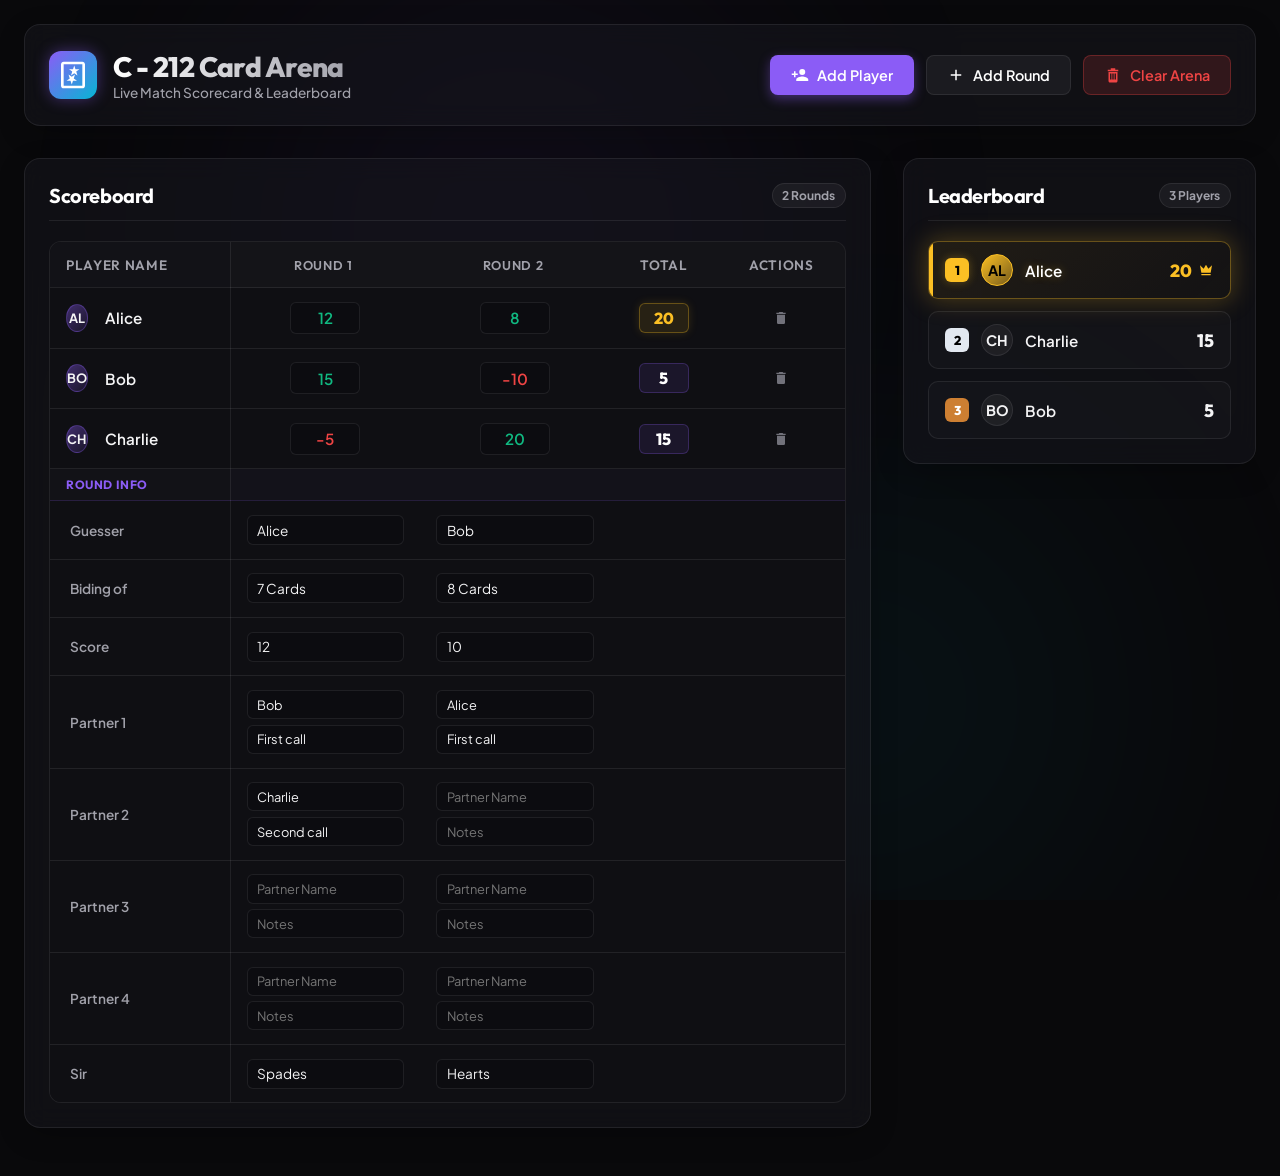
==== Patta 67/index.html @ 75235ab8 "Added Patta 67" ====
<!DOCTYPE html>
<html lang="en">
<head>
  <meta charset="UTF-8">
  <meta name="viewport" content="width=device-width, initial-scale=1.0">
  <title>C - 212 Card Arena - Live Scorecard</title>
  <meta name="description" content="A premium, responsive live scorecard and leaderboard for your card game arena. Auto-calculating, mobile-friendly, and persisted locally.">
  
  <!-- SEO & Theme Icons -->
  <link rel="icon" type="image/svg+xml" href="data:image/svg+xml,<svg xmlns=%22http://www.w3.org/2000/svg%22 viewBox=%220 0 100 100%22><text y=%22.9em%22 font-size=%2290%22>🎴</text></svg>">

  <!-- Google Fonts -->
  <link rel="preconnect" href="https://fonts.googleapis.com">
  <link rel="preconnect" href="https://fonts.gstatic.com" crossorigin>
  <link href="https://fonts.googleapis.com/css2?family=Outfit:wght@300;400;500;600;700;800&family=Plus+Jakarta+Sans:wght@300;400;500;600;700&display=swap" rel="stylesheet">
  
  <!-- CSS Stylesheet -->
  <link rel="stylesheet" href="styles.css">
</head>
<body>
  <div class="arena-background-glows">
    <div class="glow glow-1"></div>
    <div class="glow glow-2"></div>
  </div>

  <div class="arena-app">
    <!-- Header -->
    <header class="arena-header">
      <div class="header-logo-container">
        <div class="card-logo-icon">
          <svg viewBox="0 0 24 24" width="32" height="32" fill="currentColor">
            <path d="M19,2H5C3.89,2 3,2.89 3,4V20C3,21.11 3.89,22 5,22H19C20.11,22 21,21.11 21,20V4C21,2.89 20.11,2 19,2M19,20H5V4H19V20M12.92,10.68L15.35,12.35L14.42,9.45L16.85,7.77H13.85L12.92,4.86L12,7.77H9L11.42,9.45L10.5,12.35L12.92,10.68M11.08,13.32L8.65,11.65L9.58,14.55L7.15,16.23H10.15L11.08,19.14L12,16.23H15L12.58,14.55L13.5,11.65L11.08,13.32Z" />
          </svg>
        </div>
        <div class="header-title-wrapper">
          <h1 id="app-title" class="arena-title">C - 212 Card Arena</h1>
          <p class="arena-subtitle">Live Match Scorecard & Leaderboard</p>
        </div>
      </div>

      <div class="header-controls">
        <button id="btn-add-player" class="btn btn-primary" title="Add a new player to the game">
          <svg viewBox="0 0 24 24" width="18" height="18" fill="currentColor">
            <path d="M15,14C12.33,14 7,15.33 7,18V20H23V18C23,15.33 17.67,14 15,14M6,10V7H4V10H1V12H4V15H6V12H9V10M15,12A4,4 0 0,0 19,8A4,4 0 0,0 15,4A4,4 0 0,0 11,8A4,4 0 0,0 15,12Z"/>
          </svg>
          Add Player
        </button>
        <button id="btn-add-round" class="btn btn-secondary" title="Add a new round to the scoreboard">
          <svg viewBox="0 0 24 24" width="18" height="18" fill="currentColor">
            <path d="M19,13H13V19H11V13H5V11H11V5H13V11H19V13Z" />
          </svg>
          Add Round
        </button>
        <button id="btn-clear-scorecard" class="btn btn-danger" title="Clear all scorecard data">
          <svg viewBox="0 0 24 24" width="18" height="18" fill="currentColor">
            <path d="M9,3H15V5H19V7H5V5H9V3M6,8H18V20C18,21.1 17.1,22 16,22H8C6.9,22 6,21.1 6,20V8M8,10V18H10V10H8M11,10V18H13V10H11M14,10V18H16V10H14Z" />
          </svg>
          Clear Arena
        </button>
      </div>
    </header>

    <!-- Main Content Area -->
    <main class="arena-main">
      
      <!-- Scorecard Panel -->
      <section class="panel-section scorecard-panel" aria-labelledby="scorecard-heading">
        <div class="panel-header">
          <h2 id="scorecard-heading" class="panel-title">Scoreboard</h2>
          <span id="rounds-badge" class="badge">0 Rounds</span>
        </div>
        
        <div class="table-outer-wrapper">
          <div class="table-inner-container">
            <table id="scorecard-table" class="scorecard-table">
              <thead>
                <!-- Will be dynamically populated -->
                <tr id="table-header-row"></tr>
              </thead>
              <tbody id="table-body">
                <!-- Will be dynamically populated -->
              </tbody>
            </table>
            
            <!-- Empty State -->
            <div id="scorecard-empty-state" class="empty-state hidden">
              <div class="empty-icon">🃏</div>
              <h3>The Arena is Empty</h3>
              <p>Add some players and a round to start tracking scores!</p>
              <div class="empty-actions">
                <button id="btn-empty-add-player" class="btn btn-primary">Add First Player</button>
              </div>
            </div>
          </div>
        </div>
      </section>

      <!-- Leaderboard Panel -->
      <section class="panel-section leaderboard-panel" aria-labelledby="leaderboard-heading">
        <div class="panel-header">
          <h2 id="leaderboard-heading" class="panel-title">Leaderboard</h2>
          <span id="players-badge" class="badge">0 Players</span>
        </div>

        <div class="leaderboard-container">
          <ol id="leaderboard-list" class="leaderboard-list">
            <!-- Will be dynamically populated -->
          </ol>
          
          <!-- Empty State -->
          <div id="leaderboard-empty-state" class="empty-state-simple hidden">
            <p>No players in the game.</p>
          </div>
        </div>
      </section>

    </main>
  </div>

  <!-- Custom Confirmation Dialog (Modal) -->
  <div id="clear-confirm-modal" class="modal-overlay hidden" aria-hidden="true" role="dialog" aria-labelledby="modal-title">
    <div class="modal-content glass-card">
      <div class="modal-icon warning-icon">
        <svg viewBox="0 0 24 24" width="48" height="48" fill="currentColor">
          <path d="M12,2L1,21H23L12,2M12,6L19.8,19H4.2L12,6M11,10V14H13V10H11M11,16V18H13V16H11Z" />
        </svg>
      </div>
      <h3 id="modal-title">Reset the Arena?</h3>
      <p>This will permanently clear all players, rounds, and scores. This action cannot be undone.</p>
      <div class="modal-buttons">
        <button id="modal-btn-cancel" class="btn btn-secondary">Cancel</button>
        <button id="modal-btn-confirm" class="btn btn-danger">Yes, Reset</button>
      </div>
    </div>
  </div>

  <!-- Add Player Modal -->
  <div id="add-player-modal" class="modal-overlay hidden" aria-hidden="true" role="dialog" aria-labelledby="player-modal-title">
    <div class="modal-content glass-card">
      <h3 id="player-modal-title">Add New Player</h3>
      <form id="add-player-form" onsubmit="return false;">
        <div class="form-group">
          <label for="new-player-name">Player Name</label>
          <input type="text" id="new-player-name" placeholder="Enter player name..." autocomplete="off" maxlength="20" required>
        </div>
        <div class="modal-buttons">
          <button type="button" id="player-modal-btn-cancel" class="btn btn-secondary">Cancel</button>
          <button type="submit" id="player-modal-btn-submit" class="btn btn-primary">Add Player</button>
        </div>
      </form>
    </div>
  </div>

  <!-- JavaScript File -->
  <script src="app.js"></script>
</body>
</html>
---- Patta 67/styles.css ----
/* ==========================================================================
   C - 212 CARD ARENA - DESIGN SYSTEM & STYLESHEET
   ========================================================================== */

/* --- Design Tokens / Variables --- */
:root {
  /* Font Families */
  --font-display: 'Outfit', sans-serif;
  --font-body: 'Plus Jakarta Sans', sans-serif;

  /* Color Palette */
  --bg-darker: #09090b;
  --bg-dark: #0f0f13;
  --bg-card: rgba(22, 22, 30, 0.55);
  --bg-card-hover: rgba(30, 30, 42, 0.75);
  --bg-input: rgba(10, 10, 15, 0.6);
  --border-color: rgba(255, 255, 255, 0.08);
  --border-color-focus: rgba(139, 92, 246, 0.5); /* Violet */
  
  /* Accent Colors */
  --color-primary: #8b5cf6;       /* Royal Violet */
  --color-primary-glow: rgba(139, 92, 246, 0.4);
  --color-secondary: #06b6d4;     /* Electric Cyan */
  --color-secondary-glow: rgba(6, 182, 212, 0.4);
  --color-gold: #fbbf24;          /* Cyber Gold */
  --color-gold-glow: rgba(251, 191, 36, 0.35);
  --color-success: #10b981;       /* Emerald */
  --color-danger: #ef4444;        /* Crimson */
  --color-danger-glow: rgba(239, 68, 68, 0.35);
  
  /* Text Colors */
  --text-primary: #f4f4f5;
  --text-secondary: #a1a1aa;
  --text-muted: #71717a;
  
  /* Elevation & Shadows */
  --shadow-sm: 0 2px 8px -1px rgba(0, 0, 0, 0.2);
  --shadow-md: 0 8px 30px -4px rgba(0, 0, 0, 0.3);
  --shadow-lg: 0 16px 40px -6px rgba(0, 0, 0, 0.4);
  --shadow-glow-purple: 0 0 20px 0px rgba(139, 92, 246, 0.25);
  --shadow-glow-gold: 0 0 25px 2px rgba(251, 191, 36, 0.25);

  /* Animation Speeds */
  --transition-fast: 0.15s cubic-bezier(0.16, 1, 0.3, 1);
  --transition-normal: 0.25s cubic-bezier(0.16, 1, 0.3, 1);
  --transition-slow: 0.4s cubic-bezier(0.16, 1, 0.3, 1);
}

/* --- Base & Reset Styles --- */
*, *::before, *::after {
  box-sizing: border-box;
  margin: 0;
  padding: 0;
}

html {
  font-size: 16px;
  scroll-behavior: smooth;
  background-color: var(--bg-darker);
  color: var(--text-primary);
  font-family: var(--font-body);
  -webkit-font-smoothing: antialiased;
  -moz-osx-font-smoothing: grayscale;
}

body {
  min-height: 100vh;
  overflow-x: hidden;
  position: relative;
}

/* --- Background Ambient Glows --- */
.arena-background-glows {
  position: fixed;
  top: 0;
  left: 0;
  width: 100%;
  height: 100%;
  z-index: -1;
  overflow: hidden;
  pointer-events: none;
}

.glow {
  position: absolute;
  border-radius: 50%;
  filter: blur(140px);
  opacity: 0.15;
}

.glow-1 {
  top: -10%;
  left: 15%;
  width: 50vw;
  height: 50vw;
  background: radial-gradient(circle, var(--color-primary) 0%, transparent 70%);
  animation: floatGlow1 20s infinite alternate ease-in-out;
}

.glow-2 {
  bottom: -10%;
  right: 10%;
  width: 45vw;
  height: 45vw;
  background: radial-gradient(circle, var(--color-secondary) 0%, transparent 70%);
  animation: floatGlow2 25s infinite alternate ease-in-out;
}

@keyframes floatGlow1 {
  0% { transform: translate(0, 0) scale(1); }
  100% { transform: translate(10vw, 5vh) scale(1.1); }
}

@keyframes floatGlow2 {
  0% { transform: translate(0, 0) scale(1); }
  100% { transform: translate(-8vw, -8vh) scale(1.15); }
}

/* --- Typography Helpers --- */
h1, h2, h3, h4, h5, h6 {
  font-family: var(--font-display);
  font-weight: 700;
  letter-spacing: -0.02em;
}

/* --- Layout Grid --- */
.arena-app {
  max-width: 1440px;
  margin: 0 auto;
  padding: 1.5rem 1.5rem 3rem 1.5rem;
  display: flex;
  flex-direction: column;
  gap: 2rem;
  min-height: 100vh;
}

/* --- Header Section --- */
.arena-header {
  display: flex;
  justify-content: space-between;
  align-items: center;
  gap: 1.5rem;
  padding: 1.5rem;
  background: var(--bg-card);
  border: 1px solid var(--border-color);
  border-radius: 16px;
  backdrop-filter: blur(12px);
  box-shadow: var(--shadow-md);
}

.header-logo-container {
  display: flex;
  align-items: center;
  gap: 1rem;
}

.card-logo-icon {
  display: flex;
  align-items: center;
  justify-content: center;
  width: 48px;
  height: 48px;
  background: linear-gradient(135deg, var(--color-primary), var(--color-secondary));
  color: #fff;
  border-radius: 12px;
  box-shadow: 0 0 15px var(--color-primary-glow);
}

.header-title-wrapper {
  display: flex;
  flex-direction: column;
}

.arena-title {
  font-size: 1.75rem;
  font-weight: 800;
  background: linear-gradient(90deg, #fff, #a1a1aa, var(--color-gold));
  background-size: 200% auto;
  -webkit-background-clip: text;
  -webkit-text-fill-color: transparent;
  animation: shineText 6s linear infinite;
}

.arena-subtitle {
  font-size: 0.85rem;
  color: var(--text-secondary);
  font-weight: 500;
}

@keyframes shineText {
  0% { background-position: 0% 50%; }
  50% { background-position: 100% 50%; }
  100% { background-position: 0% 50%; }
}

.header-controls {
  display: flex;
  align-items: center;
  gap: 0.75rem;
}

/* --- Buttons --- */
.btn {
  display: inline-flex;
  align-items: center;
  justify-content: center;
  gap: 0.5rem;
  font-family: var(--font-body);
  font-weight: 600;
  font-size: 0.9rem;
  padding: 0.65rem 1.25rem;
  border-radius: 8px;
  border: 1px solid transparent;
  cursor: pointer;
  transition: all var(--transition-fast);
  color: #fff;
  outline: none;
}

.btn-primary {
  background: var(--color-primary);
  box-shadow: 0 4px 12px var(--color-primary-glow);
}

.btn-primary:hover {
  background: #9d76fd;
  transform: translateY(-2px);
  box-shadow: 0 6px 16px var(--color-primary-glow);
}

.btn-primary:active {
  transform: translateY(0);
}

.btn-secondary {
  background: rgba(255, 255, 255, 0.05);
  border-color: var(--border-color);
}

.btn-secondary:hover {
  background: rgba(255, 255, 255, 0.1);
  border-color: var(--text-secondary);
  transform: translateY(-2px);
}

.btn-secondary:active {
  transform: translateY(0);
}

.btn-danger {
  background: rgba(239, 68, 68, 0.15);
  border-color: rgba(239, 68, 68, 0.3);
  color: var(--color-danger);
}

.btn-danger:hover {
  background: var(--color-danger);
  border-color: var(--color-danger);
  color: #fff;
  box-shadow: 0 4px 14px var(--color-danger-glow);
  transform: translateY(-2px);
}

.btn-danger:active {
  transform: translateY(0);
}

/* --- Main Layout Grid --- */
.arena-main {
  display: grid;
  grid-template-columns: minmax(0, 3fr) minmax(0, 1.25fr);
  gap: 2rem;
  align-items: start;
}

.scorecard-panel {
  min-width: 0;
}

/* --- Panel Sections (Scorecard & Leaderboard) --- */
.panel-section {
  background: var(--bg-card);
  border: 1px solid var(--border-color);
  border-radius: 16px;
  box-shadow: var(--shadow-md);
  padding: 1.5rem;
  backdrop-filter: blur(12px);
}

.panel-header {
  display: flex;
  justify-content: space-between;
  align-items: center;
  margin-bottom: 1.25rem;
  padding-bottom: 0.75rem;
  border-bottom: 1px solid var(--border-color);
}

.panel-title {
  font-size: 1.25rem;
  font-weight: 700;
  color: #fff;
}

.badge {
  font-size: 0.75rem;
  font-weight: 700;
  padding: 0.25rem 0.6rem;
  background: rgba(255, 255, 255, 0.05);
  border: 1px solid var(--border-color);
  border-radius: 999px;
  color: var(--text-secondary);
}

/* --- Scorecard Horizontal Scroll Table --- */
.table-outer-wrapper {
  position: relative;
  width: 100%;
}

.table-inner-container {
  width: 100%;
  overflow-x: auto;
  border-radius: 12px;
  border: 1px solid var(--border-color);
  background: var(--bg-dark);
}

.scorecard-table {
  width: 100%;
  border-collapse: collapse;
  text-align: center;
  min-width: 600px;
}

/* Scrollbar styling for table container */
.table-inner-container::-webkit-scrollbar {
  height: 8px;
}

.table-inner-container::-webkit-scrollbar-track {
  background: rgba(0, 0, 0, 0.2);
}

.table-inner-container::-webkit-scrollbar-thumb {
  background: rgba(255, 255, 255, 0.1);
  border-radius: 4px;
}

.table-inner-container::-webkit-scrollbar-thumb:hover {
  background: rgba(255, 255, 255, 0.2);
}

/* Header & Cell Elements */
.scorecard-table th, 
.scorecard-table td {
  padding: 0.85rem 1rem;
  border-bottom: 1px solid var(--border-color);
  vertical-align: middle;
}

.scorecard-table th {
  background: rgba(255, 255, 255, 0.02);
  color: var(--text-secondary);
  font-family: var(--font-display);
  font-weight: 600;
  font-size: 0.85rem;
  letter-spacing: 0.05em;
  text-transform: uppercase;
}

/* Row Styling on Hover */
.scorecard-table tbody tr {
  transition: background-color var(--transition-fast);
}

.scorecard-table tbody tr:hover {
  background-color: rgba(255, 255, 255, 0.015);
}

.scorecard-table tbody tr:last-child td {
  border-bottom: none;
}

/* Sticky First Column for Players */
.scorecard-table th:first-child,
.scorecard-table td:first-child {
  position: sticky;
  left: 0;
  z-index: 10;
  background-color: #0f0f13; /* match table dark bg */
  text-align: left;
  border-right: 1px solid var(--border-color);
  width: 180px;
  min-width: 180px;
}

.scorecard-table th:first-child {
  background-color: #121217;
}

/* Round Columns Width */
.scorecard-table .round-cell {
  min-width: 190px;
  width: 190px;
}

/* Metadata Rows & Divider Styles */
.metadata-divider-label {
  position: sticky;
  left: 0;
  z-index: 10;
  background-color: #121217 !important;
  font-family: var(--font-display);
  font-weight: 700;
  font-size: 0.75rem;
  letter-spacing: 0.05em;
  color: var(--color-primary);
  text-transform: uppercase;
  border-top: 1px solid rgba(139, 92, 246, 0.2) !important;
  border-bottom: 1px solid rgba(139, 92, 246, 0.2) !important;
  padding: 0.5rem 1rem !important;
}

.metadata-divider-cell {
  background-color: rgba(139, 92, 246, 0.03) !important;
  border-top: 1px solid rgba(139, 92, 246, 0.15) !important;
  border-bottom: 1px solid rgba(139, 92, 246, 0.15) !important;
}

.metadata-label-cell {
  font-weight: 600;
  color: var(--text-secondary);
  font-size: 0.85rem;
  padding-left: 1.25rem !important;
  background-color: #0f0f13;
}

.metadata-input {
  width: 100%;
  background: var(--bg-input);
  border: 1px solid var(--border-color);
  color: var(--text-primary);
  font-family: var(--font-body);
  font-size: 0.85rem;
  padding: 0.35rem 0.6rem;
  border-radius: 6px;
  outline: none;
  transition: all var(--transition-fast);
}

.metadata-input:focus {
  border-color: var(--border-color-focus);
  box-shadow: 0 0 0 2px rgba(139, 92, 246, 0.15);
  background: rgba(10, 10, 15, 0.9);
}

/* Partner Cell Layout (Stacked Name + Notes) */
.partner-cell-layout {
  display: flex;
  flex-direction: column;
  gap: 0.35rem;
  width: 100%;
}

.partner-input-wrapper {
  display: flex;
  align-items: center;
  position: relative;
  width: 100%;
}

.partner-input {
  width: 100%;
  background: var(--bg-input);
  border: 1px solid var(--border-color);
  color: var(--text-primary);
  font-family: var(--font-body);
  font-size: 0.8rem;
  padding: 0.35rem 0.6rem;
  border-radius: 6px;
  outline: none;
  transition: all var(--transition-fast);
}

.partner-input:focus {
  border-color: var(--border-color-focus);
  box-shadow: 0 0 0 2px rgba(139, 92, 246, 0.15);
  background: rgba(10, 10, 15, 0.9);
}

/* Player Cell & Inline Name Input */
.player-cell-content {
  display: flex;
  align-items: center;
  gap: 0.5rem;
  width: 100%;
}

.player-avatar {
  display: flex;
  align-items: center;
  justify-content: center;
  width: 28px;
  height: 28px;
  border-radius: 50%;
  background: linear-gradient(135deg, var(--color-primary-glow), rgba(139, 92, 246, 0.1));
  color: var(--text-primary);
  font-weight: 700;
  font-size: 0.8rem;
  border: 1px solid rgba(139, 92, 246, 0.3);
}

.player-name-input {
  background: transparent;
  border: 1px solid transparent;
  color: var(--text-primary);
  font-family: var(--font-body);
  font-weight: 600;
  font-size: 0.95rem;
  padding: 0.25rem 0.5rem;
  border-radius: 4px;
  width: 100%;
  outline: none;
  transition: all var(--transition-fast);
}

.player-name-input:focus {
  background: var(--bg-input);
  border-color: var(--border-color-focus);
  box-shadow: 0 0 0 2px rgba(139, 92, 246, 0.15);
}

/* Round Score Number Input */
.score-input {
  width: 70px;
  background: var(--bg-input);
  border: 1px solid var(--border-color);
  color: var(--text-primary);
  font-family: var(--font-body);
  font-weight: 600;
  font-size: 0.95rem;
  text-align: center;
  padding: 0.35rem 0.5rem;
  border-radius: 6px;
  outline: none;
  transition: all var(--transition-fast);
  -moz-appearance: textfield;
}

.score-input::-webkit-outer-spin-button,
.score-input::-webkit-inner-spin-button {
  -webkit-appearance: none;
  margin: 0;
}

.score-input:focus {
  border-color: var(--border-color-focus);
  box-shadow: 0 0 0 3px rgba(139, 92, 246, 0.15);
  background: rgba(10, 10, 15, 0.9);
}

.score-input.positive {
  color: var(--color-success);
}

.score-input.negative {
  color: var(--color-danger);
}

/* Total Column Cell */
.total-cell-badge {
  display: inline-block;
  font-family: var(--font-display);
  font-weight: 800;
  font-size: 1rem;
  padding: 0.25rem 0.75rem;
  background: rgba(139, 92, 246, 0.1);
  border: 1px solid rgba(139, 92, 246, 0.25);
  border-radius: 6px;
  color: #fff;
  min-width: 50px;
  text-align: center;
  transition: all var(--transition-normal);
}

.total-cell-badge.leader-glow {
  background: rgba(251, 191, 36, 0.1);
  border-color: rgba(251, 191, 36, 0.3);
  box-shadow: 0 0 10px rgba(251, 191, 36, 0.15);
  color: var(--color-gold);
}

/* Row Action Buttons (Remove Player) */
.btn-delete-row {
  background: transparent;
  border: none;
  color: var(--text-muted);
  cursor: pointer;
  padding: 0.35rem;
  border-radius: 6px;
  display: inline-flex;
  align-items: center;
  justify-content: center;
  transition: all var(--transition-fast);
}

.btn-delete-row:hover {
  background: rgba(239, 68, 68, 0.15);
  color: var(--color-danger);
  transform: scale(1.1);
}

/* Column Header with Remove Round option */
.round-header-content {
  display: flex;
  flex-direction: column;
  align-items: center;
  gap: 0.25rem;
  position: relative;
  padding-right: 0.25rem;
}

.round-header-label {
  font-size: 0.8rem;
  white-space: nowrap;
}

.btn-delete-round {
  position: absolute;
  top: -4px;
  right: -8px;
  background: rgba(239, 68, 68, 0.1);
  border: none;
  color: var(--text-muted);
  font-size: 0.65rem;
  width: 14px;
  height: 14px;
  border-radius: 50%;
  display: flex;
  align-items: center;
  justify-content: center;
  cursor: pointer;
  opacity: 0;
  transition: all var(--transition-fast);
}

.round-header-content:hover .btn-delete-round {
  opacity: 1;
}

.btn-delete-round:hover {
  background: var(--color-danger);
  color: #fff;
  transform: scale(1.2);
}

/* --- Leaderboard List Section --- */
.leaderboard-list {
  list-style: none;
  display: flex;
  flex-direction: column;
  gap: 0.75rem;
}

.leaderboard-item {
  display: flex;
  align-items: center;
  justify-content: space-between;
  padding: 0.75rem 1rem;
  background: rgba(255, 255, 255, 0.02);
  border: 1px solid var(--border-color);
  border-radius: 10px;
  transition: all var(--transition-normal);
  position: relative;
  overflow: hidden;
}

.leaderboard-item:hover {
  transform: translateX(4px);
  background: var(--bg-card-hover);
  border-color: rgba(255, 255, 255, 0.15);
}

/* Highlight leader styling */
.leaderboard-item.leader {
  background: linear-gradient(135deg, rgba(251, 191, 36, 0.08), rgba(251, 191, 36, 0.02));
  border-color: rgba(251, 191, 36, 0.35);
  box-shadow: var(--shadow-glow-gold);
}

.leaderboard-item.leader::before {
  content: '';
  position: absolute;
  top: 0;
  left: 0;
  width: 4px;
  height: 100%;
  background: var(--color-gold);
}

.leader-item-left {
  display: flex;
  align-items: center;
  gap: 0.75rem;
}

.leader-rank-badge {
  display: flex;
  align-items: center;
  justify-content: center;
  width: 24px;
  height: 24px;
  font-family: var(--font-display);
  font-weight: 800;
  font-size: 0.8rem;
  border-radius: 6px;
  background: rgba(255, 255, 255, 0.05);
  color: var(--text-secondary);
}

/* Styled Rank Badges */
.leaderboard-item:nth-child(1) .leader-rank-badge {
  background: var(--color-gold);
  color: #000;
  box-shadow: 0 0 10px rgba(251, 191, 36, 0.3);
}

.leaderboard-item:nth-child(2) .leader-rank-badge {
  background: #e2e8f0;
  color: #000;
}

.leaderboard-item:nth-child(3) .leader-rank-badge {
  background: #cd7f32;
  color: #fff;
}

.leader-avatar {
  display: flex;
  align-items: center;
  justify-content: center;
  width: 32px;
  height: 32px;
  border-radius: 50%;
  background: rgba(255, 255, 255, 0.05);
  color: var(--text-primary);
  font-weight: 700;
  font-size: 0.9rem;
  border: 1px solid var(--border-color);
}

.leaderboard-item.leader .leader-avatar {
  background: linear-gradient(135deg, var(--color-gold), rgba(251, 191, 36, 0.4));
  color: #000;
  border: 1px solid var(--color-gold);
}

.leader-name {
  font-weight: 600;
  font-size: 0.95rem;
  color: var(--text-primary);
}

.leaderboard-item.leader .leader-name {
  color: #fff;
  text-shadow: 0 0 10px rgba(251, 191, 36, 0.3);
}

.leader-score-display {
  display: flex;
  align-items: center;
  gap: 0.4rem;
}

.leader-score-value {
  font-family: var(--font-display);
  font-weight: 800;
  font-size: 1.1rem;
}

.leaderboard-item.leader .leader-score-value {
  color: var(--color-gold);
}

.crown-icon {
  color: var(--color-gold);
  display: flex;
  align-items: center;
  animation: floatCrown 2s infinite alternate ease-in-out;
}

@keyframes floatCrown {
  0% { transform: translateY(0) rotate(-5deg); }
  100% { transform: translateY(-3px) rotate(5deg); }
}

/* --- Empty States --- */
.empty-state {
  display: flex;
  flex-direction: column;
  align-items: center;
  justify-content: center;
  padding: 3rem 1.5rem;
  text-align: center;
  color: var(--text-muted);
}

.empty-icon {
  font-size: 3rem;
  margin-bottom: 1rem;
  opacity: 0.6;
}

.empty-state h3 {
  color: var(--text-primary);
  margin-bottom: 0.5rem;
}

.empty-state p {
  font-size: 0.9rem;
  margin-bottom: 1.25rem;
  max-width: 250px;
}

.empty-actions {
  display: flex;
  justify-content: center;
}

.empty-state-simple {
  text-align: center;
  padding: 2rem 1rem;
  color: var(--text-muted);
  font-size: 0.9rem;
}

.hidden {
  display: none !important;
}

/* --- Modals / Custom Overlays --- */
.modal-overlay {
  position: fixed;
  top: 0;
  left: 0;
  width: 100vw;
  height: 100vh;
  background: rgba(0, 0, 0, 0.6);
  backdrop-filter: blur(8px);
  z-index: 100;
  display: flex;
  align-items: center;
  justify-content: center;
  animation: fadeInOverlay var(--transition-normal);
}

@keyframes fadeInOverlay {
  from { opacity: 0; }
  to { opacity: 1; }
}

.modal-content {
  width: 90%;
  max-width: 420px;
  border-radius: 16px;
  border: 1px solid var(--border-color);
  padding: 2rem;
  box-shadow: var(--shadow-lg);
  transform: translateY(0) scale(1);
  animation: scaleUpModal var(--transition-normal);
  text-align: center;
}

@keyframes scaleUpModal {
  from { transform: translateY(20px) scale(0.95); opacity: 0; }
  to { transform: translateY(0) scale(1); opacity: 1; }
}

.glass-card {
  background: rgba(18, 18, 24, 0.85);
  backdrop-filter: blur(16px);
}

.modal-icon.warning-icon {
  color: var(--color-danger);
  margin-bottom: 1rem;
  display: flex;
  justify-content: center;
}

.modal-content h3 {
  font-size: 1.4rem;
  margin-bottom: 0.75rem;
  color: #fff;
}

.modal-content p {
  font-size: 0.95rem;
  color: var(--text-secondary);
  line-height: 1.5;
  margin-bottom: 1.5rem;
}

.modal-buttons {
  display: flex;
  gap: 0.75rem;
  justify-content: center;
}

/* Add Player Modal specific form styles */
#add-player-form {
  text-align: left;
}

.form-group {
  display: flex;
  flex-direction: column;
  gap: 0.5rem;
  margin-bottom: 1.5rem;
}

.form-group label {
  font-size: 0.85rem;
  font-weight: 600;
  color: var(--text-secondary);
}

.form-group input {
  background: var(--bg-input);
  border: 1px solid var(--border-color);
  border-radius: 8px;
  color: #fff;
  padding: 0.65rem 1rem;
  font-family: var(--font-body);
  font-size: 0.95rem;
  outline: none;
  transition: all var(--transition-fast);
}

.form-group input:focus {
  border-color: var(--border-color-focus);
  box-shadow: 0 0 0 3px rgba(139, 92, 246, 0.15);
}

/* --- Media Queries / Responsive Adjustments --- */
@media (max-width: 1024px) {
  .arena-main {
    grid-template-columns: 1fr;
    gap: 1.5rem;
  }
  
  .leaderboard-panel {
    order: -1; /* Leaderboard is shown on top on mobile/tablet for instant leaderboard visibility! */
  }
}

@media (max-width: 768px) {
  .arena-app {
    padding: 1rem;
    gap: 1.5rem;
  }
  
  .arena-header {
    flex-direction: column;
    align-items: stretch;
    text-align: center;
    padding: 1.25rem;
  }
  
  .header-logo-container {
    flex-direction: column;
    gap: 0.5rem;
  }
  
  .header-controls {
    flex-wrap: wrap;
    justify-content: center;
    margin-top: 0.5rem;
  }
  
  .btn {
    flex: 1 1 40%;
    font-size: 0.85rem;
    padding: 0.55rem 1rem;
  }

  #btn-clear-scorecard {
    flex: 1 1 100%;
  }

  .scorecard-table th:first-child,
  .scorecard-table td:first-child {
    width: 130px;
    min-width: 130px;
  }
}

@media (max-width: 480px) {
  .header-controls {
    flex-direction: column;
  }
  
  .btn {
    width: 100%;
  }
  
  .panel-section {
    padding: 1rem;
  }
}
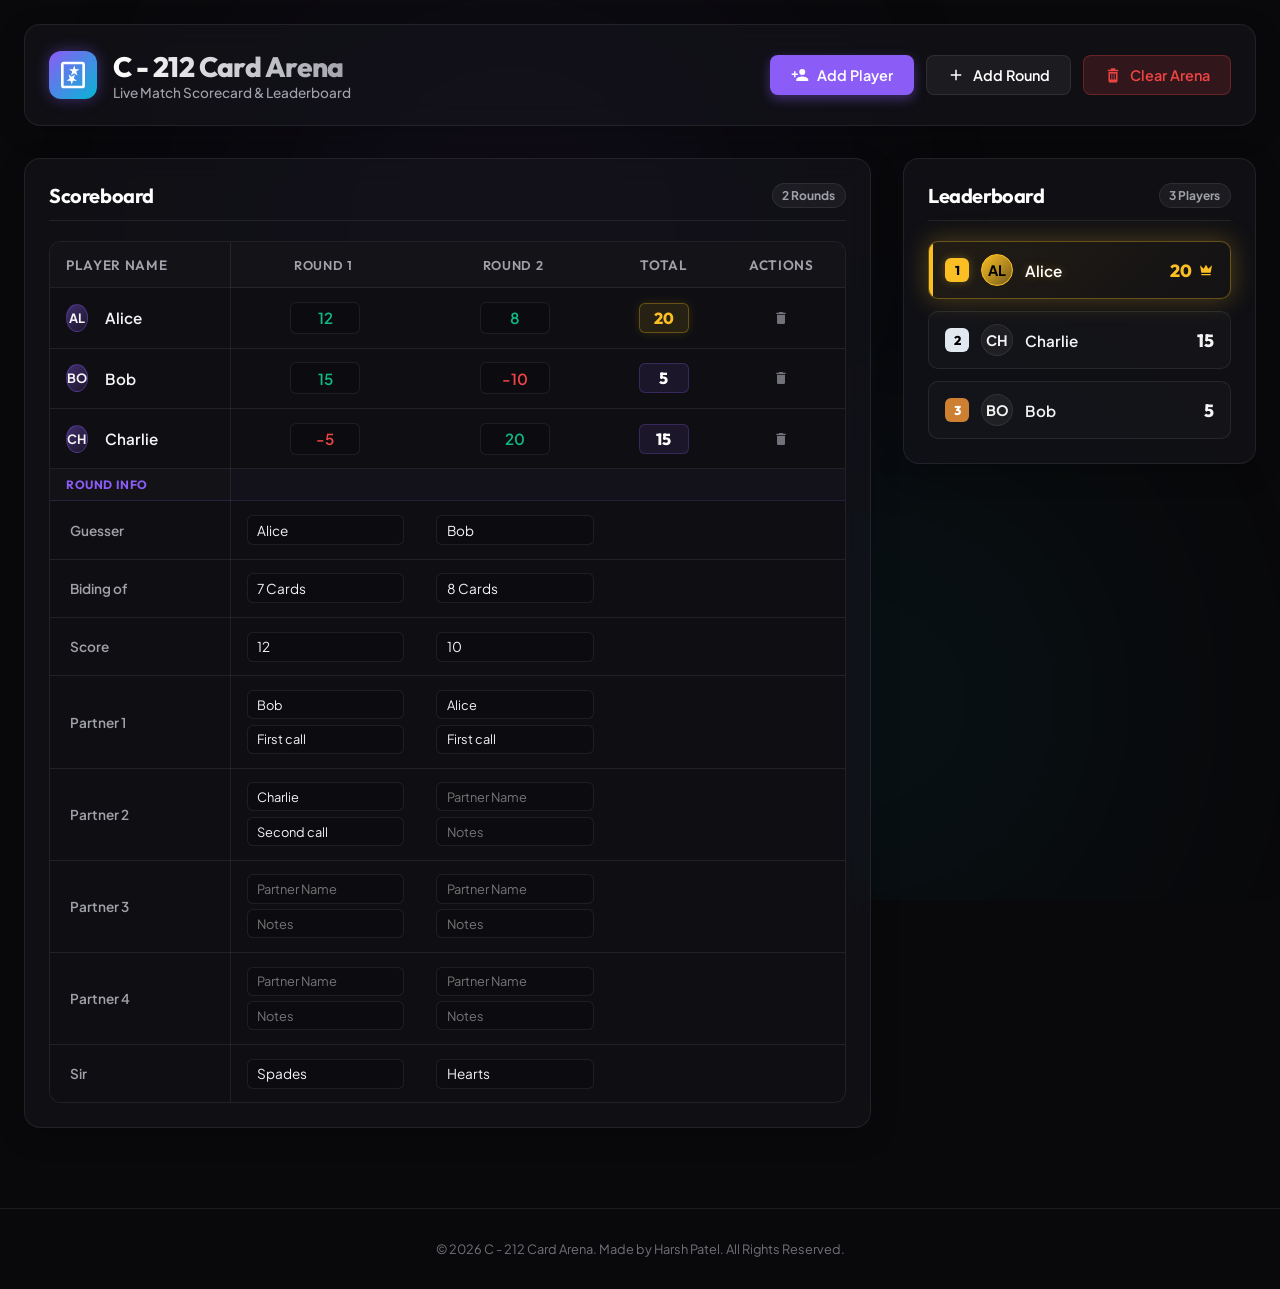
==== commit f9d8809f: "Add Harsh Patel copyright footer and update README" ====
--- a/Patta 67/index.html
+++ b/Patta 67/index.html
@@ -151,6 +151,11 @@
     </div>
   </div>
 
+  <!-- Footer -->
+  <footer class="arena-footer">
+    <p>&copy; 2026 C - 212 Card Arena. Made by Harsh Patel. All Rights Reserved.</p>
+  </footer>
+
   <!-- JavaScript File -->
   <script src="app.js"></script>
 </body>
--- a/Patta 67/styles.css
+++ b/Patta 67/styles.css
@@ -1009,3 +1009,15 @@
     padding: 1rem;
   }
 }
+
+/* --- Footer Styling --- */
+.arena-footer {
+  text-align: center;
+  padding: 2rem;
+  font-size: 0.8rem;
+  color: var(--text-muted);
+  border-top: 1px solid var(--border-color);
+  width: 100%;
+  max-width: 1440px;
+  margin: 2rem auto 0 auto;
+}
